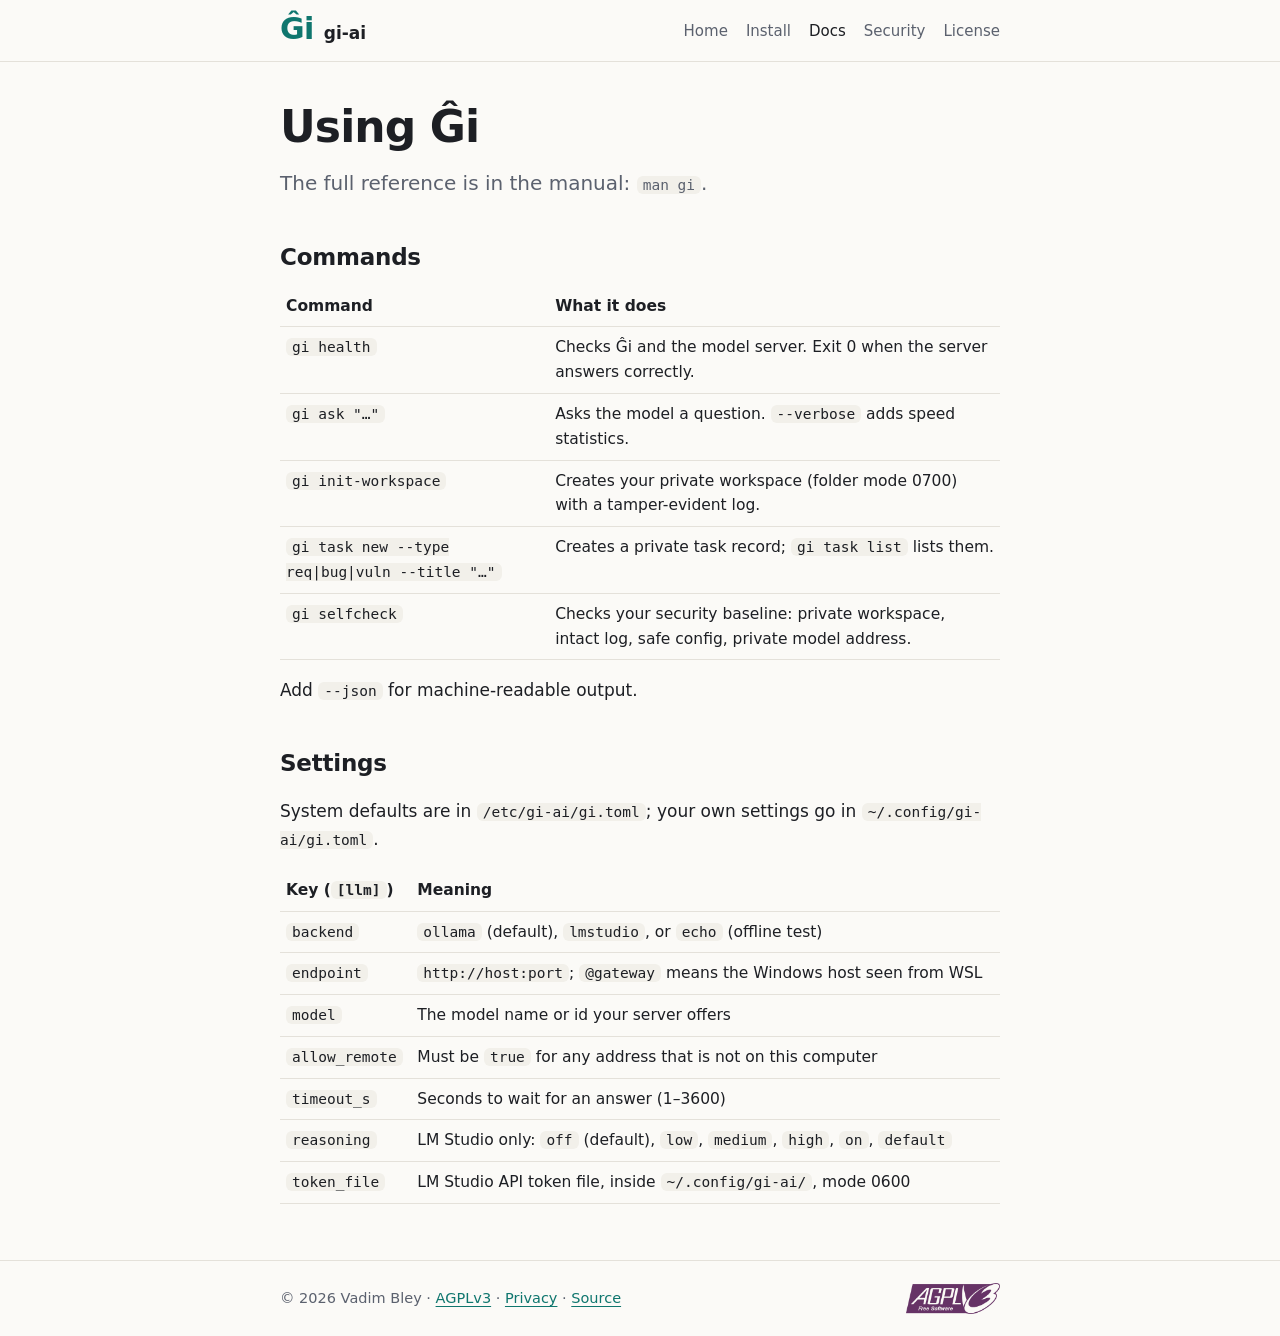
==== docs/index.html @ a22adc56 "site: gi-ai.app with APT repository" ====
<!doctype html>
<html lang="en">
<head>
<meta charset="utf-8">
<meta name="viewport" content="width=device-width, initial-scale=1">
<title>Docs – Ĝi</title>
<meta name="description" content="How to use Ĝi: commands and settings.">
<meta name="referrer" content="no-referrer">
<link rel="stylesheet" href="../assets/style.css">
</head>
<body>
<header class="site"><div class="wrap">
<a class="brand" href="../index.html"><span class="mark">Ĝi</span><span class="name">gi-ai</span></a>
<nav class="site" aria-label="Main"><a href="../index.html">Home</a><a href="../install/index.html">Install</a><a href="../docs/index.html" aria-current="page">Docs</a><a href="../security/index.html">Security</a><a href="../license/index.html">License</a></nav>
</div></header>
<main><div class="wrap">

<h1>Using Ĝi</h1>
<p class="lead">The full reference is in the manual: <code>man gi</code>.</p>
<h2>Commands</h2>
<table>
<tr><th>Command</th><th>What it does</th></tr>
<tr><td><code>gi health</code></td><td>Checks Ĝi and the model server. Exit 0 when the server answers correctly.</td></tr>
<tr><td><code>gi ask "…"</code></td><td>Asks the model a question. <code>--verbose</code> adds speed statistics.</td></tr>
<tr><td><code>gi init-workspace</code></td><td>Creates your private workspace (folder mode 0700) with a tamper-evident log.</td></tr>
<tr><td><code>gi task new --type req|bug|vuln --title "…"</code></td><td>Creates a private task record; <code>gi task list</code> lists them.</td></tr>
<tr><td><code>gi selfcheck</code></td><td>Checks your security baseline: private workspace, intact log, safe config, private model address.</td></tr>
</table>
<p>Add <code>--json</code> for machine-readable output.</p>
<h2>Settings</h2>
<p>System defaults are in <code>/etc/gi-ai/gi.toml</code>; your own settings go in <code>~/.config/gi-ai/gi.toml</code>.</p>
<table>
<tr><th>Key (<code>[llm]</code>)</th><th>Meaning</th></tr>
<tr><td><code>backend</code></td><td><code>ollama</code> (default), <code>lmstudio</code>, or <code>echo</code> (offline test)</td></tr>
<tr><td><code>endpoint</code></td><td><code>http://host:port</code>; <code>@gateway</code> means the Windows host seen from WSL</td></tr>
<tr><td><code>model</code></td><td>The model name or id your server offers</td></tr>
<tr><td><code>allow_remote</code></td><td>Must be <code>true</code> for any address that is not on this computer</td></tr>
<tr><td><code>timeout_s</code></td><td>Seconds to wait for an answer (1–3600)</td></tr>
<tr><td><code>reasoning</code></td><td>LM Studio only: <code>off</code> (default), <code>low</code>, <code>medium</code>, <code>high</code>, <code>on</code>, <code>default</code></td></tr>
<tr><td><code>token_file</code></td><td>LM Studio API token file, inside <code>~/.config/gi-ai/</code>, mode 0600</td></tr>
</table>

</div></main>
<footer class="site"><div class="wrap">
<span>© 2026 Vadim Bley · <a href="../license/index.html">AGPLv3</a> · <a href="../privacy/index.html">Privacy</a> · <a href="https://github.com/VadimBley/gi-ai">Source</a></span>
<a href="https://www.gnu.org/licenses/agpl-3.0.html"><img src="../assets/agplv3-155x51.png" alt="GNU AGPLv3 logo" width="94" height="31"></a>
</div></footer>
</body>
</html>
---- assets/style.css ----
/* Ĝi website - one stylesheet, no external resources, light/dark from the system setting. */
:root {
  --bg: #fbfaf7; --fg: #1d1f24; --muted: #5b616e; --line: #e4e1da;
  --card: #ffffff; --code-bg: #f2f0ea; --accent: #0f766e; --accent-fg: #ffffff;
  --radius: 12px; --max: 760px;
  color-scheme: light;
}
@media (prefers-color-scheme: dark) {
  :root {
    --bg: #111317; --fg: #e8e6e1; --muted: #a2a7b3; --line: #2a2e36;
    --card: #181b21; --code-bg: #1f232b; --accent: #2dd4bf; --accent-fg: #0b1a18;
    color-scheme: dark;
  }
}
* { box-sizing: border-box; }
html { -webkit-text-size-adjust: 100%; }
body {
  margin: 0; background: var(--bg); color: var(--fg);
  font: 17px/1.6 system-ui, -apple-system, "Segoe UI", Roboto, Ubuntu, "Noto Sans", sans-serif;
}
a { color: var(--accent); text-underline-offset: 3px; }
a:focus-visible, summary:focus-visible { outline: 3px solid var(--accent); outline-offset: 2px; border-radius: 4px; }
.wrap { max-width: var(--max); margin: 0 auto; padding: 0 20px; }
header.site { border-bottom: 1px solid var(--line); }
header.site .wrap { display: flex; align-items: center; justify-content: space-between; gap: 16px; padding: 14px 20px; flex-wrap: wrap; }
.brand { display: flex; align-items: baseline; gap: 10px; text-decoration: none; color: var(--fg); }
.brand .mark { font-size: 30px; font-weight: 800; letter-spacing: -0.02em; color: var(--accent); line-height: 1; }
.brand .name { font-weight: 650; }
nav.site { display: flex; gap: 18px; flex-wrap: wrap; font-size: 15px; }
nav.site a { color: var(--muted); text-decoration: none; }
nav.site a:hover, nav.site a[aria-current="page"] { color: var(--fg); }
main { padding: 40px 0 56px; }
h1 { font-size: clamp(30px, 5vw, 44px); line-height: 1.15; letter-spacing: -0.02em; margin: 0 0 14px; }
h2 { font-size: 23px; margin: 40px 0 10px; letter-spacing: -0.01em; }
h3 { font-size: 18px; margin: 26px 0 6px; }
.lead { font-size: 20px; color: var(--muted); margin: 0 0 28px; }
.hero .mark { font-size: 72px; font-weight: 800; color: var(--accent); line-height: 1; margin-bottom: 10px; display: block; }
.points { display: grid; grid-template-columns: repeat(auto-fit, minmax(210px, 1fr)); gap: 14px; margin: 28px 0; padding: 0; list-style: none; }
.points li { background: var(--card); border: 1px solid var(--line); border-radius: var(--radius); padding: 16px 18px; }
.points strong { display: block; margin-bottom: 4px; }
.points span { color: var(--muted); font-size: 15.5px; }
pre, code { font-family: ui-monospace, "SF Mono", "Cascadia Code", "DejaVu Sans Mono", monospace; font-size: 14.5px; }
code { background: var(--code-bg); padding: 1px 6px; border-radius: 6px; }
pre { background: var(--code-bg); border: 1px solid var(--line); border-radius: var(--radius); padding: 14px 16px; overflow-x: auto; line-height: 1.5; }
pre code { background: none; padding: 0; }
.button { display: inline-block; background: var(--accent); color: var(--accent-fg); text-decoration: none; font-weight: 650; padding: 10px 18px; border-radius: 999px; margin: 4px 10px 4px 0; }
.button.ghost { background: transparent; color: var(--fg); border: 1px solid var(--line); }
.note { border-left: 4px solid var(--accent); background: var(--card); padding: 12px 16px; border-radius: 0 var(--radius) var(--radius) 0; margin: 18px 0; }
.fp { font-family: ui-monospace, monospace; font-size: 14.5px; word-break: break-all; }
table { border-collapse: collapse; width: 100%; font-size: 15.5px; }
th, td { text-align: left; border-bottom: 1px solid var(--line); padding: 8px 6px; vertical-align: top; }
footer.site { border-top: 1px solid var(--line); color: var(--muted); font-size: 14.5px; }
footer.site .wrap { display: flex; gap: 18px; align-items: center; justify-content: space-between; flex-wrap: wrap; padding: 22px 20px; }
footer.site img { display: block; height: 31px; width: auto; }
.small { font-size: 14.5px; color: var(--muted); }
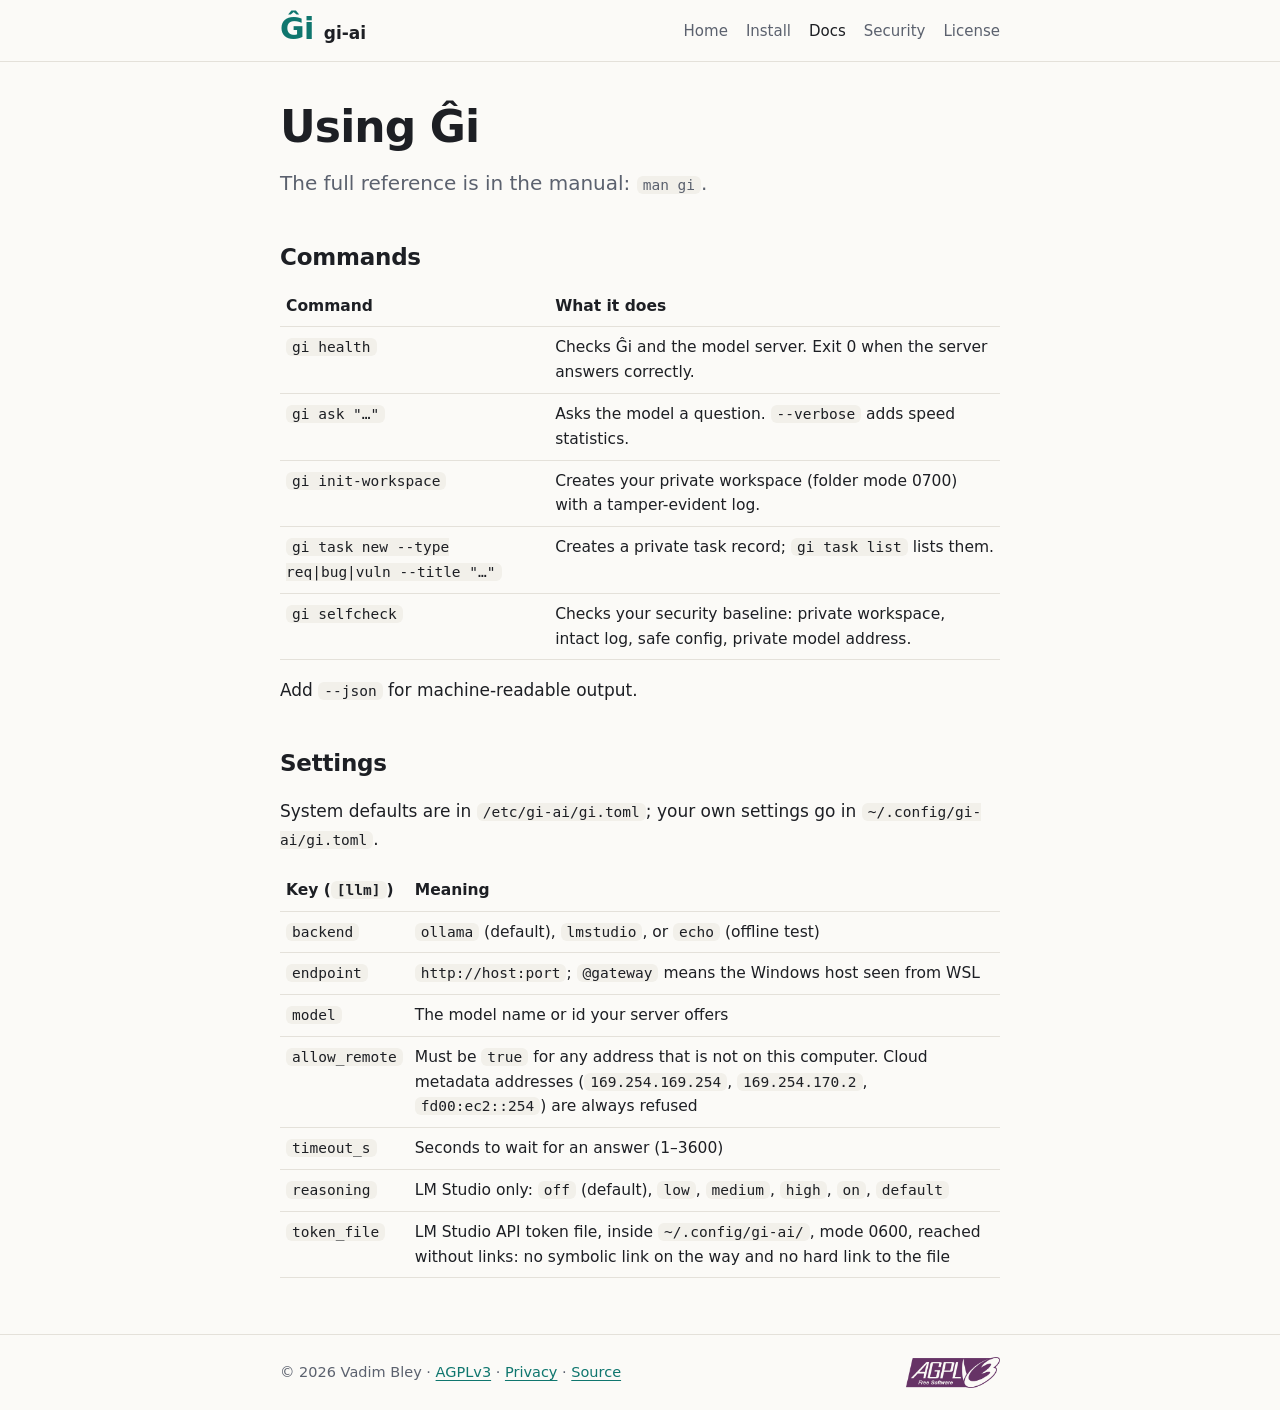
==== commit 567b7e86: "site: v0.1.1 security release" ====
--- a/docs/index.html
+++ b/docs/index.html
@@ -34,10 +34,10 @@
 <tr><td><code>backend</code></td><td><code>ollama</code> (default), <code>lmstudio</code>, or <code>echo</code> (offline test)</td></tr>
 <tr><td><code>endpoint</code></td><td><code>http://host:port</code>; <code>@gateway</code> means the Windows host seen from WSL</td></tr>
 <tr><td><code>model</code></td><td>The model name or id your server offers</td></tr>
-<tr><td><code>allow_remote</code></td><td>Must be <code>true</code> for any address that is not on this computer</td></tr>
+<tr><td><code>allow_remote</code></td><td>Must be <code>true</code> for any address that is not on this computer. Cloud metadata addresses (<code>169.254.169.254</code>, <code>169.254.170.2</code>, <code>fd00:ec2::254</code>) are always refused</td></tr>
 <tr><td><code>timeout_s</code></td><td>Seconds to wait for an answer (1–3600)</td></tr>
 <tr><td><code>reasoning</code></td><td>LM Studio only: <code>off</code> (default), <code>low</code>, <code>medium</code>, <code>high</code>, <code>on</code>, <code>default</code></td></tr>
-<tr><td><code>token_file</code></td><td>LM Studio API token file, inside <code>~/.config/gi-ai/</code>, mode 0600</td></tr>
+<tr><td><code>token_file</code></td><td>LM Studio API token file, inside <code>~/.config/gi-ai/</code>, mode 0600, reached without links: no symbolic link on the way and no hard link to the file</td></tr>
 </table>
 
 </div></main>
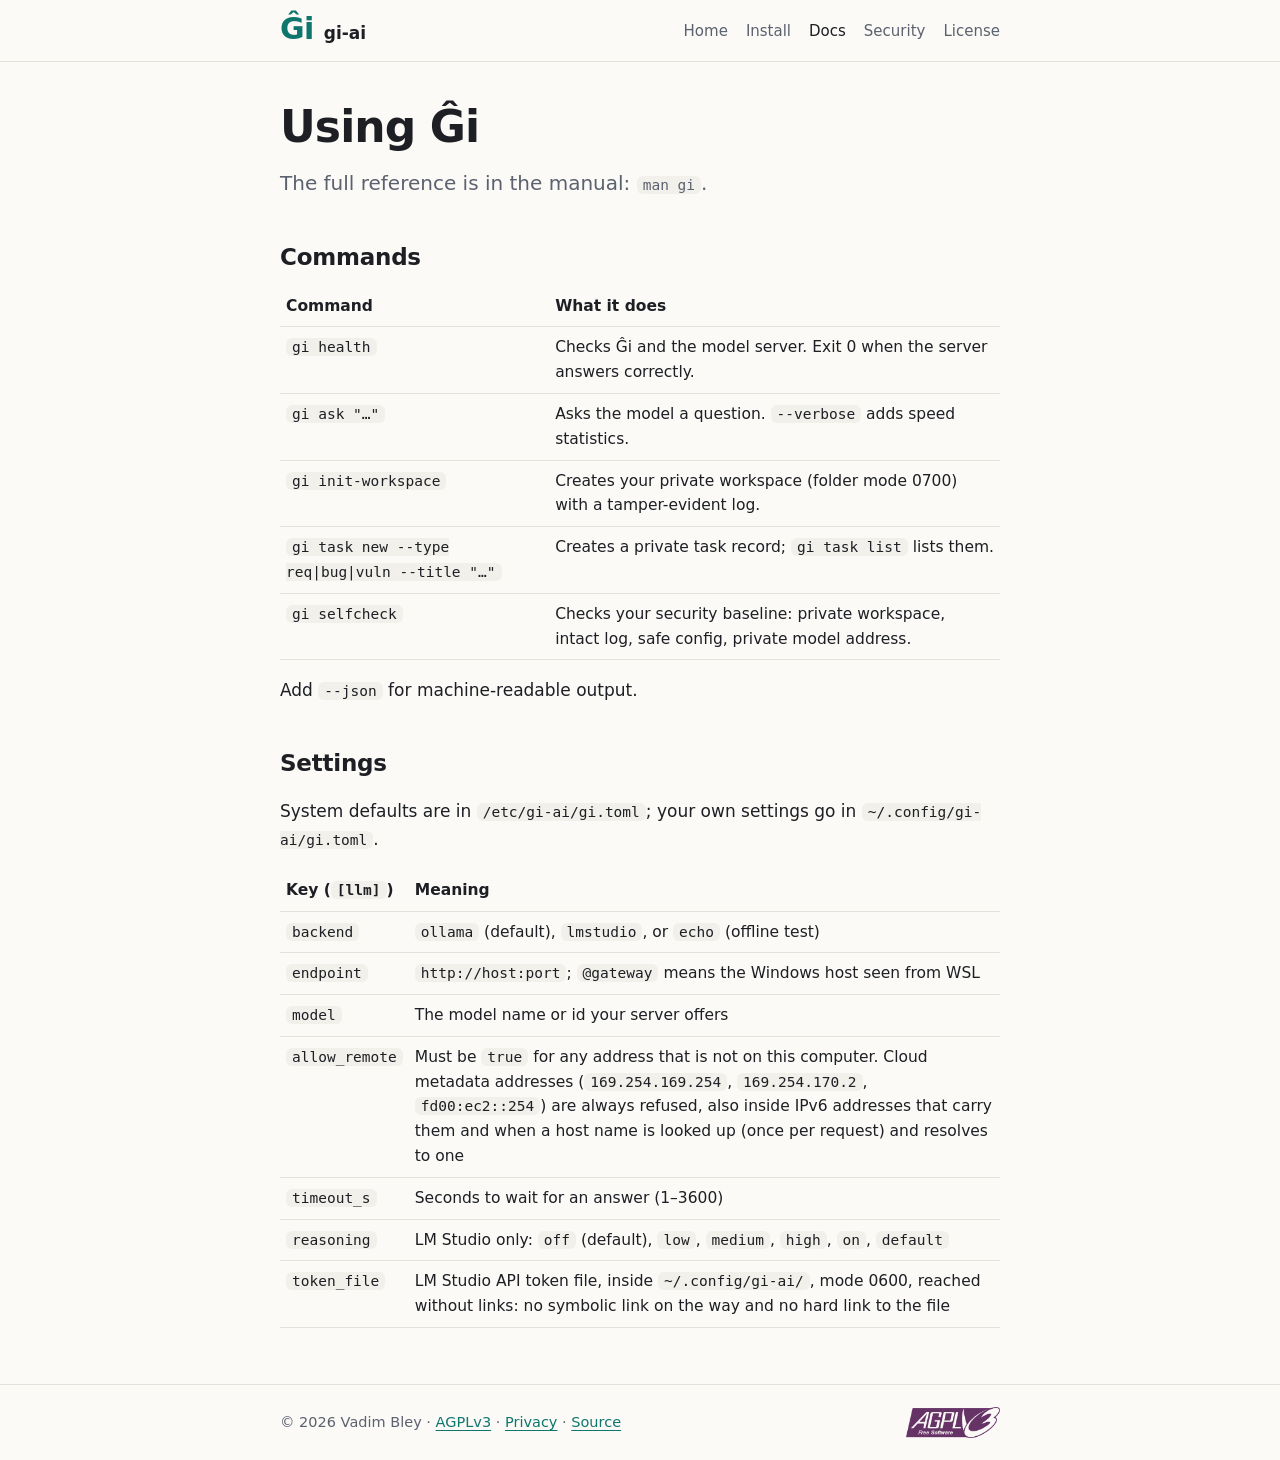
==== commit 0ed5b45e: "site: v0.1.2 security release" ====
--- a/docs/index.html
+++ b/docs/index.html
@@ -34,7 +34,7 @@
 <tr><td><code>backend</code></td><td><code>ollama</code> (default), <code>lmstudio</code>, or <code>echo</code> (offline test)</td></tr>
 <tr><td><code>endpoint</code></td><td><code>http://host:port</code>; <code>@gateway</code> means the Windows host seen from WSL</td></tr>
 <tr><td><code>model</code></td><td>The model name or id your server offers</td></tr>
-<tr><td><code>allow_remote</code></td><td>Must be <code>true</code> for any address that is not on this computer. Cloud metadata addresses (<code>169.254.169.254</code>, <code>169.254.170.2</code>, <code>fd00:ec2::254</code>) are always refused</td></tr>
+<tr><td><code>allow_remote</code></td><td>Must be <code>true</code> for any address that is not on this computer. Cloud metadata addresses (<code>169.254.169.254</code>, <code>169.254.170.2</code>, <code>fd00:ec2::254</code>) are always refused, also inside IPv6 addresses that carry them and when a host name is looked up (once per request) and resolves to one</td></tr>
 <tr><td><code>timeout_s</code></td><td>Seconds to wait for an answer (1–3600)</td></tr>
 <tr><td><code>reasoning</code></td><td>LM Studio only: <code>off</code> (default), <code>low</code>, <code>medium</code>, <code>high</code>, <code>on</code>, <code>default</code></td></tr>
 <tr><td><code>token_file</code></td><td>LM Studio API token file, inside <code>~/.config/gi-ai/</code>, mode 0600, reached without links: no symbolic link on the way and no hard link to the file</td></tr>
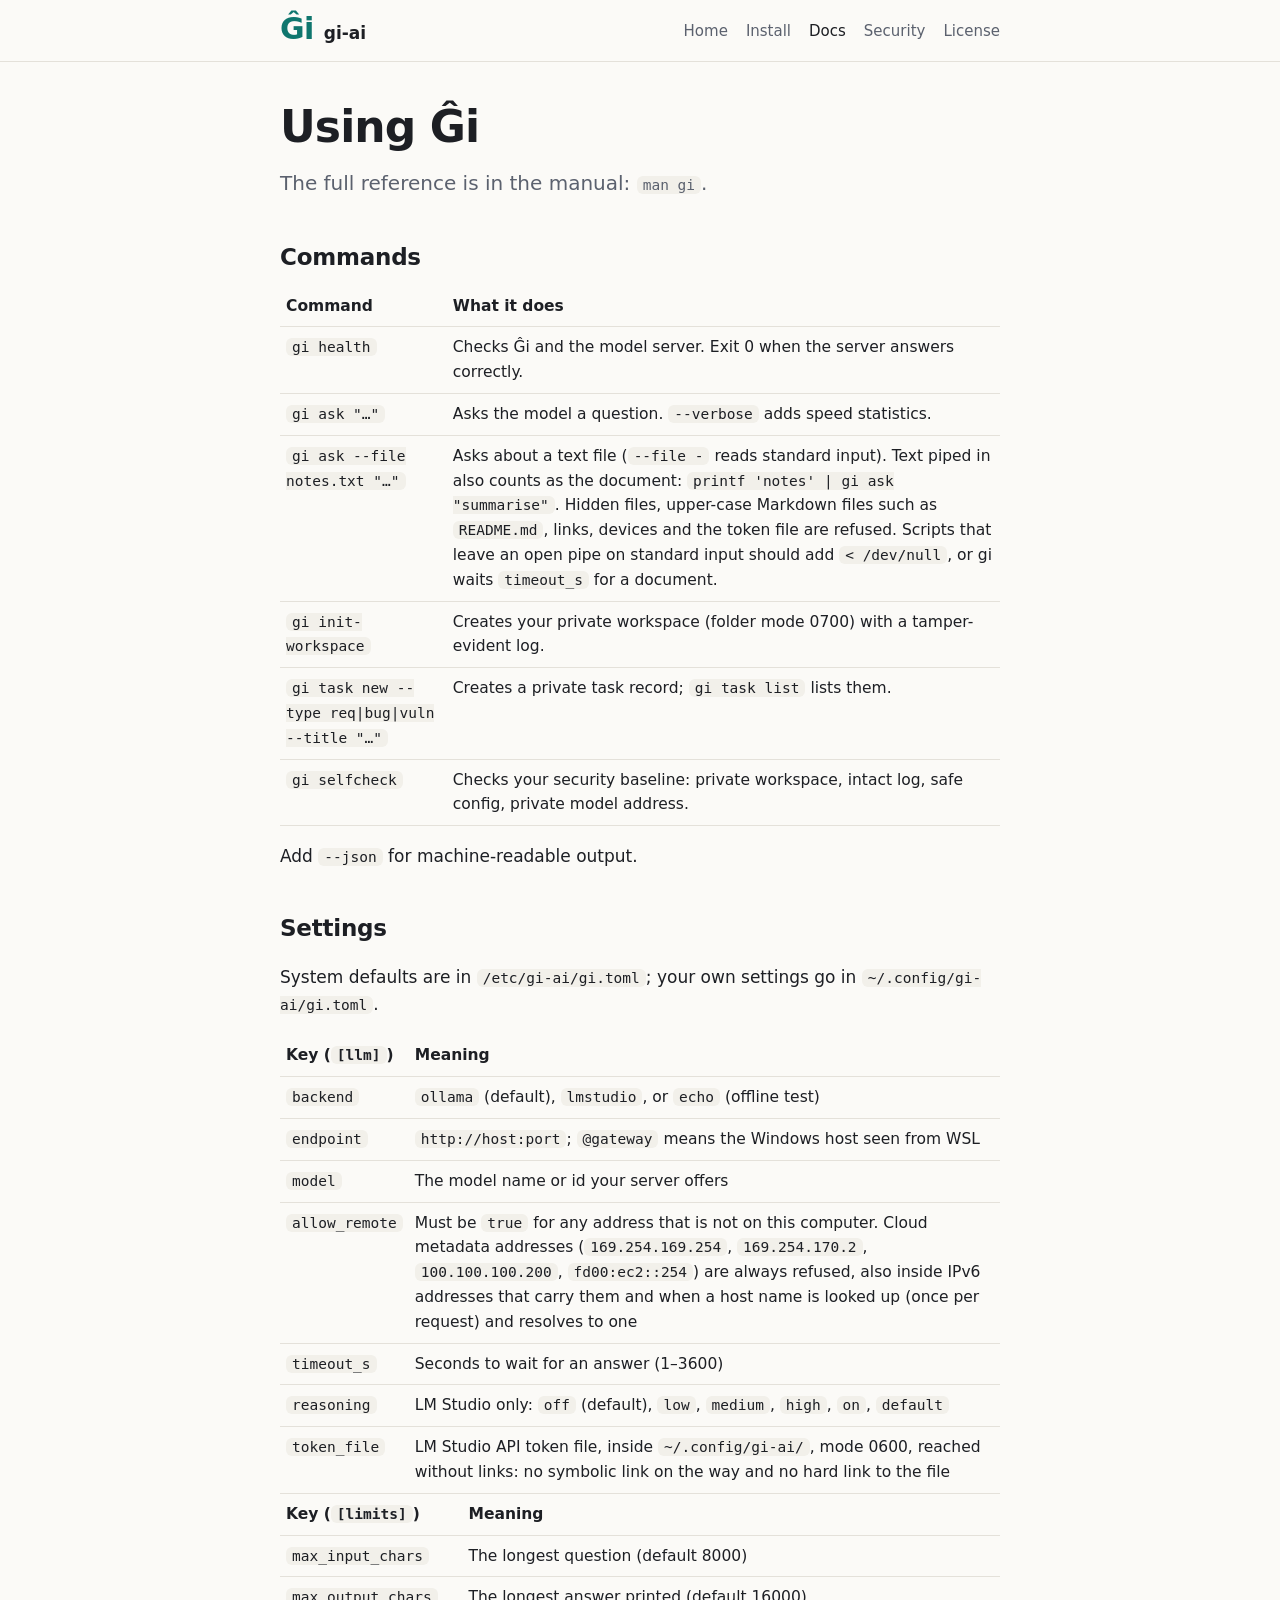
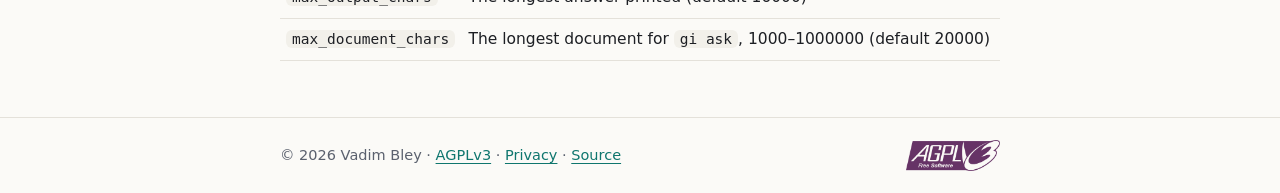
==== commit c0897142: "site: v0.1.3 document input and security release" ====
--- a/docs/index.html
+++ b/docs/index.html
@@ -22,6 +22,7 @@
 <tr><th>Command</th><th>What it does</th></tr>
 <tr><td><code>gi health</code></td><td>Checks Ĝi and the model server. Exit 0 when the server answers correctly.</td></tr>
 <tr><td><code>gi ask "…"</code></td><td>Asks the model a question. <code>--verbose</code> adds speed statistics.</td></tr>
+<tr><td><code>gi ask --file notes.txt "…"</code></td><td>Asks about a text file (<code>--file -</code> reads standard input). Text piped in also counts as the document: <code>printf 'notes' | gi ask "summarise"</code>. Hidden files, upper-case Markdown files such as <code>README.md</code>, links, devices and the token file are refused. Scripts that leave an open pipe on standard input should add <code>&lt; /dev/null</code>, or gi waits <code>timeout_s</code> for a document.</td></tr>
 <tr><td><code>gi init-workspace</code></td><td>Creates your private workspace (folder mode 0700) with a tamper-evident log.</td></tr>
 <tr><td><code>gi task new --type req|bug|vuln --title "…"</code></td><td>Creates a private task record; <code>gi task list</code> lists them.</td></tr>
 <tr><td><code>gi selfcheck</code></td><td>Checks your security baseline: private workspace, intact log, safe config, private model address.</td></tr>
@@ -34,10 +35,16 @@
 <tr><td><code>backend</code></td><td><code>ollama</code> (default), <code>lmstudio</code>, or <code>echo</code> (offline test)</td></tr>
 <tr><td><code>endpoint</code></td><td><code>http://host:port</code>; <code>@gateway</code> means the Windows host seen from WSL</td></tr>
 <tr><td><code>model</code></td><td>The model name or id your server offers</td></tr>
-<tr><td><code>allow_remote</code></td><td>Must be <code>true</code> for any address that is not on this computer. Cloud metadata addresses (<code>169.254.169.254</code>, <code>169.254.170.2</code>, <code>fd00:ec2::254</code>) are always refused, also inside IPv6 addresses that carry them and when a host name is looked up (once per request) and resolves to one</td></tr>
+<tr><td><code>allow_remote</code></td><td>Must be <code>true</code> for any address that is not on this computer. Cloud metadata addresses (<code>169.254.169.254</code>, <code>169.254.170.2</code>, <code>100.100.100.200</code>, <code>fd00:ec2::254</code>) are always refused, also inside IPv6 addresses that carry them and when a host name is looked up (once per request) and resolves to one</td></tr>
 <tr><td><code>timeout_s</code></td><td>Seconds to wait for an answer (1–3600)</td></tr>
 <tr><td><code>reasoning</code></td><td>LM Studio only: <code>off</code> (default), <code>low</code>, <code>medium</code>, <code>high</code>, <code>on</code>, <code>default</code></td></tr>
 <tr><td><code>token_file</code></td><td>LM Studio API token file, inside <code>~/.config/gi-ai/</code>, mode 0600, reached without links: no symbolic link on the way and no hard link to the file</td></tr>
+</table>
+<table>
+<tr><th>Key (<code>[limits]</code>)</th><th>Meaning</th></tr>
+<tr><td><code>max_input_chars</code></td><td>The longest question (default 8000)</td></tr>
+<tr><td><code>max_output_chars</code></td><td>The longest answer printed (default 16000)</td></tr>
+<tr><td><code>max_document_chars</code></td><td>The longest document for <code>gi ask</code>, 1000–1000000 (default 20000)</td></tr>
 </table>
 
 </div></main>
